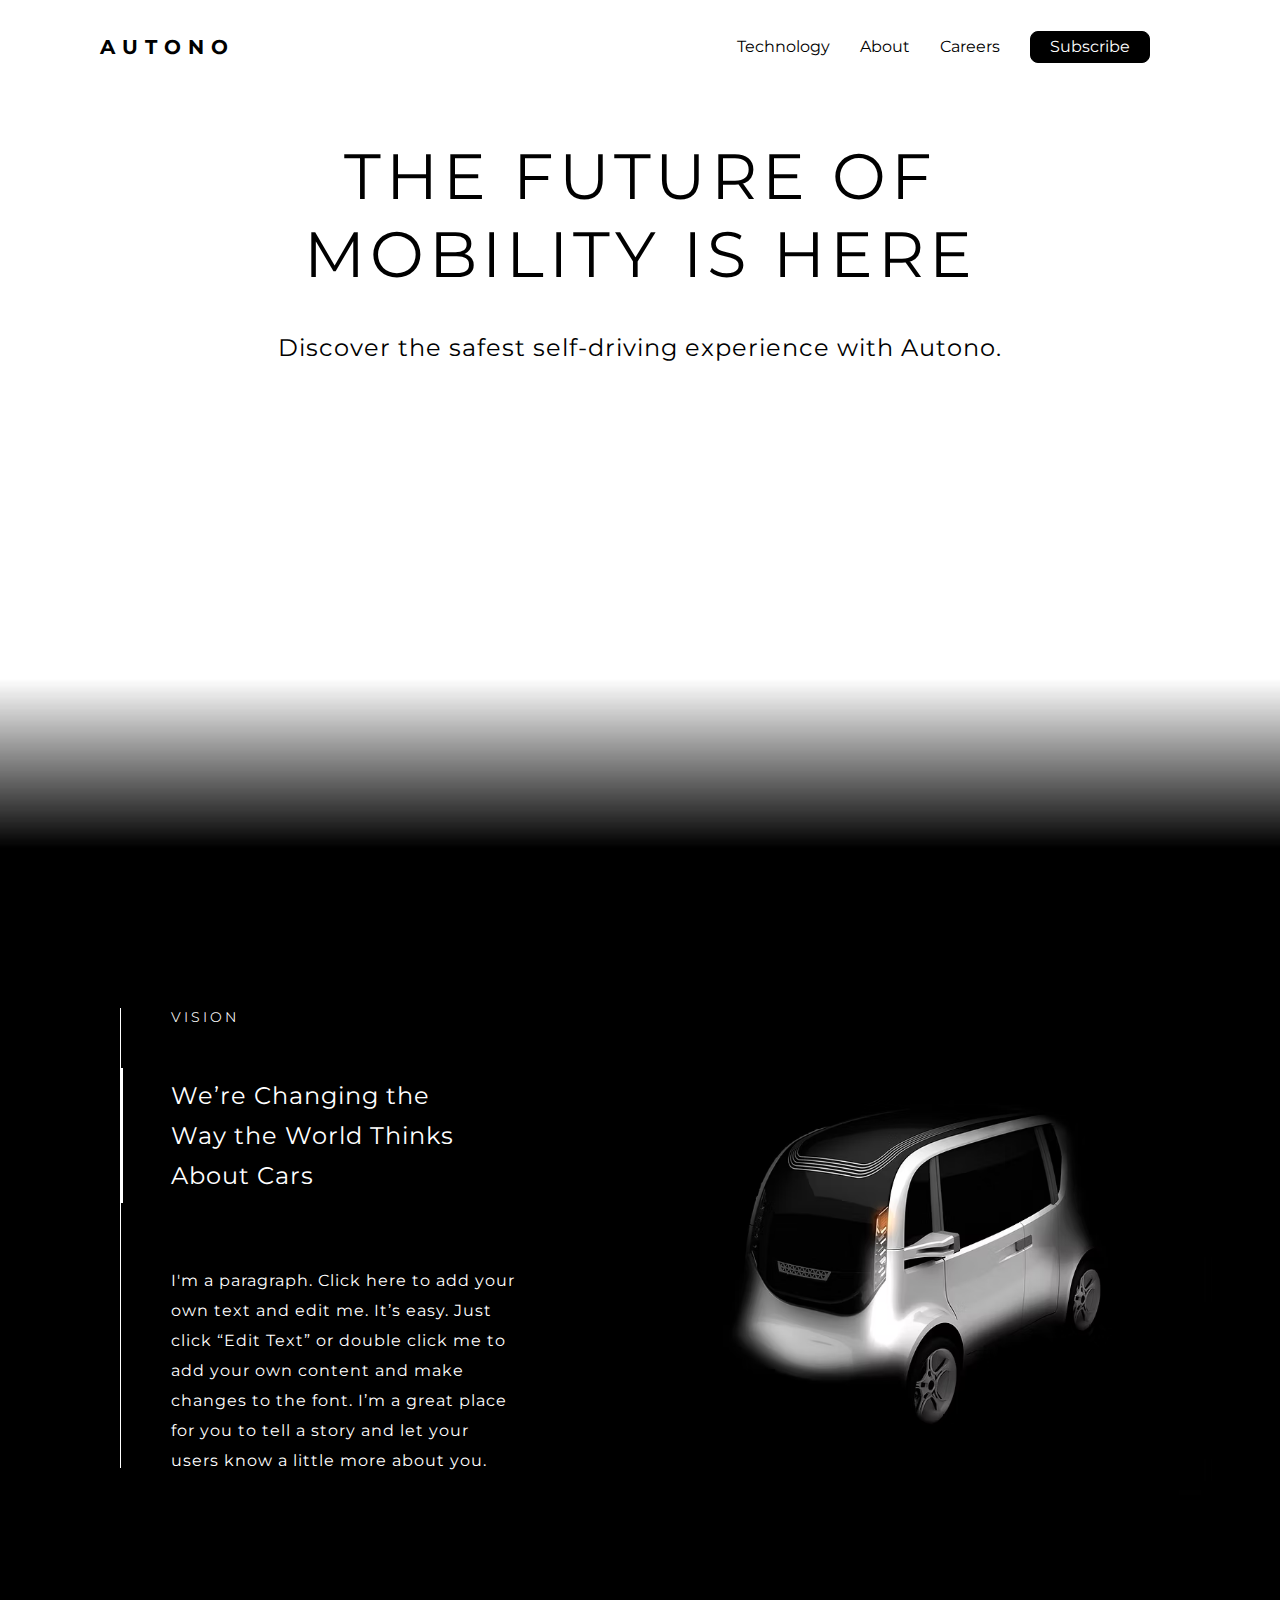
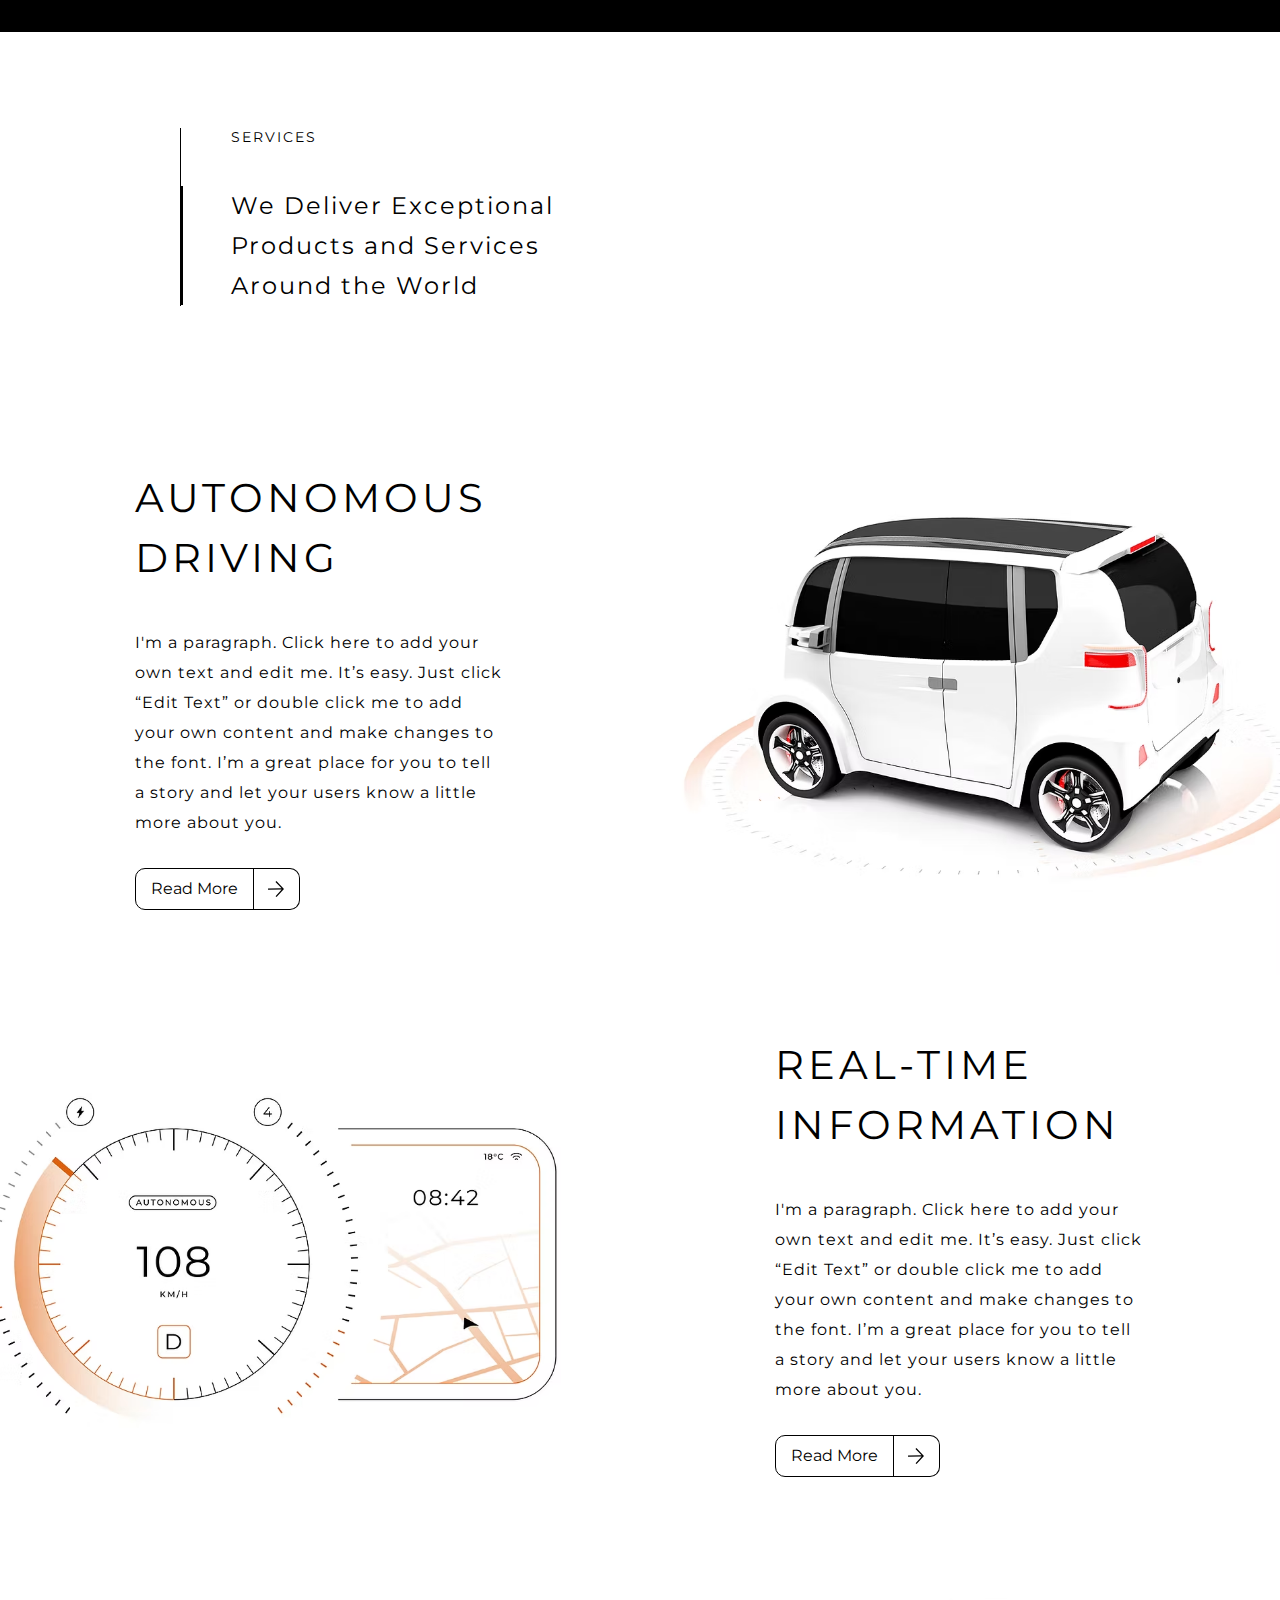
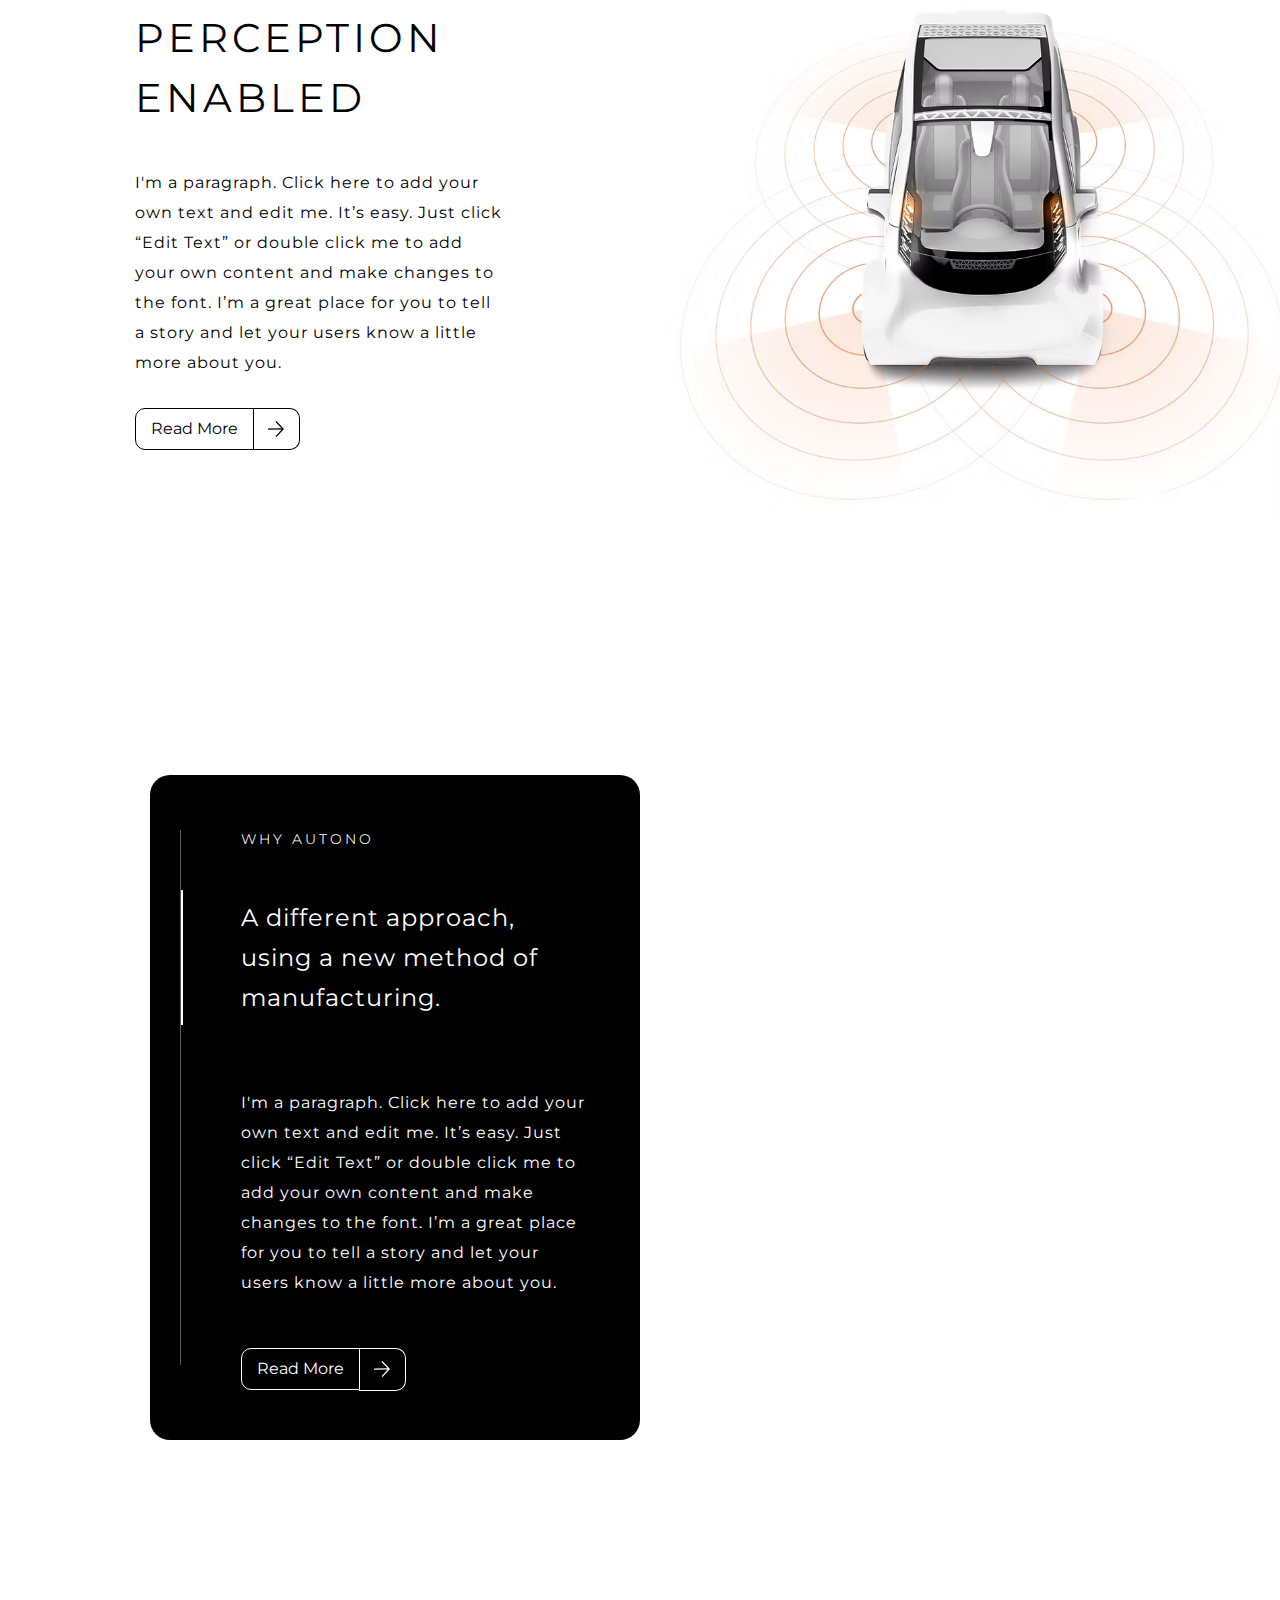
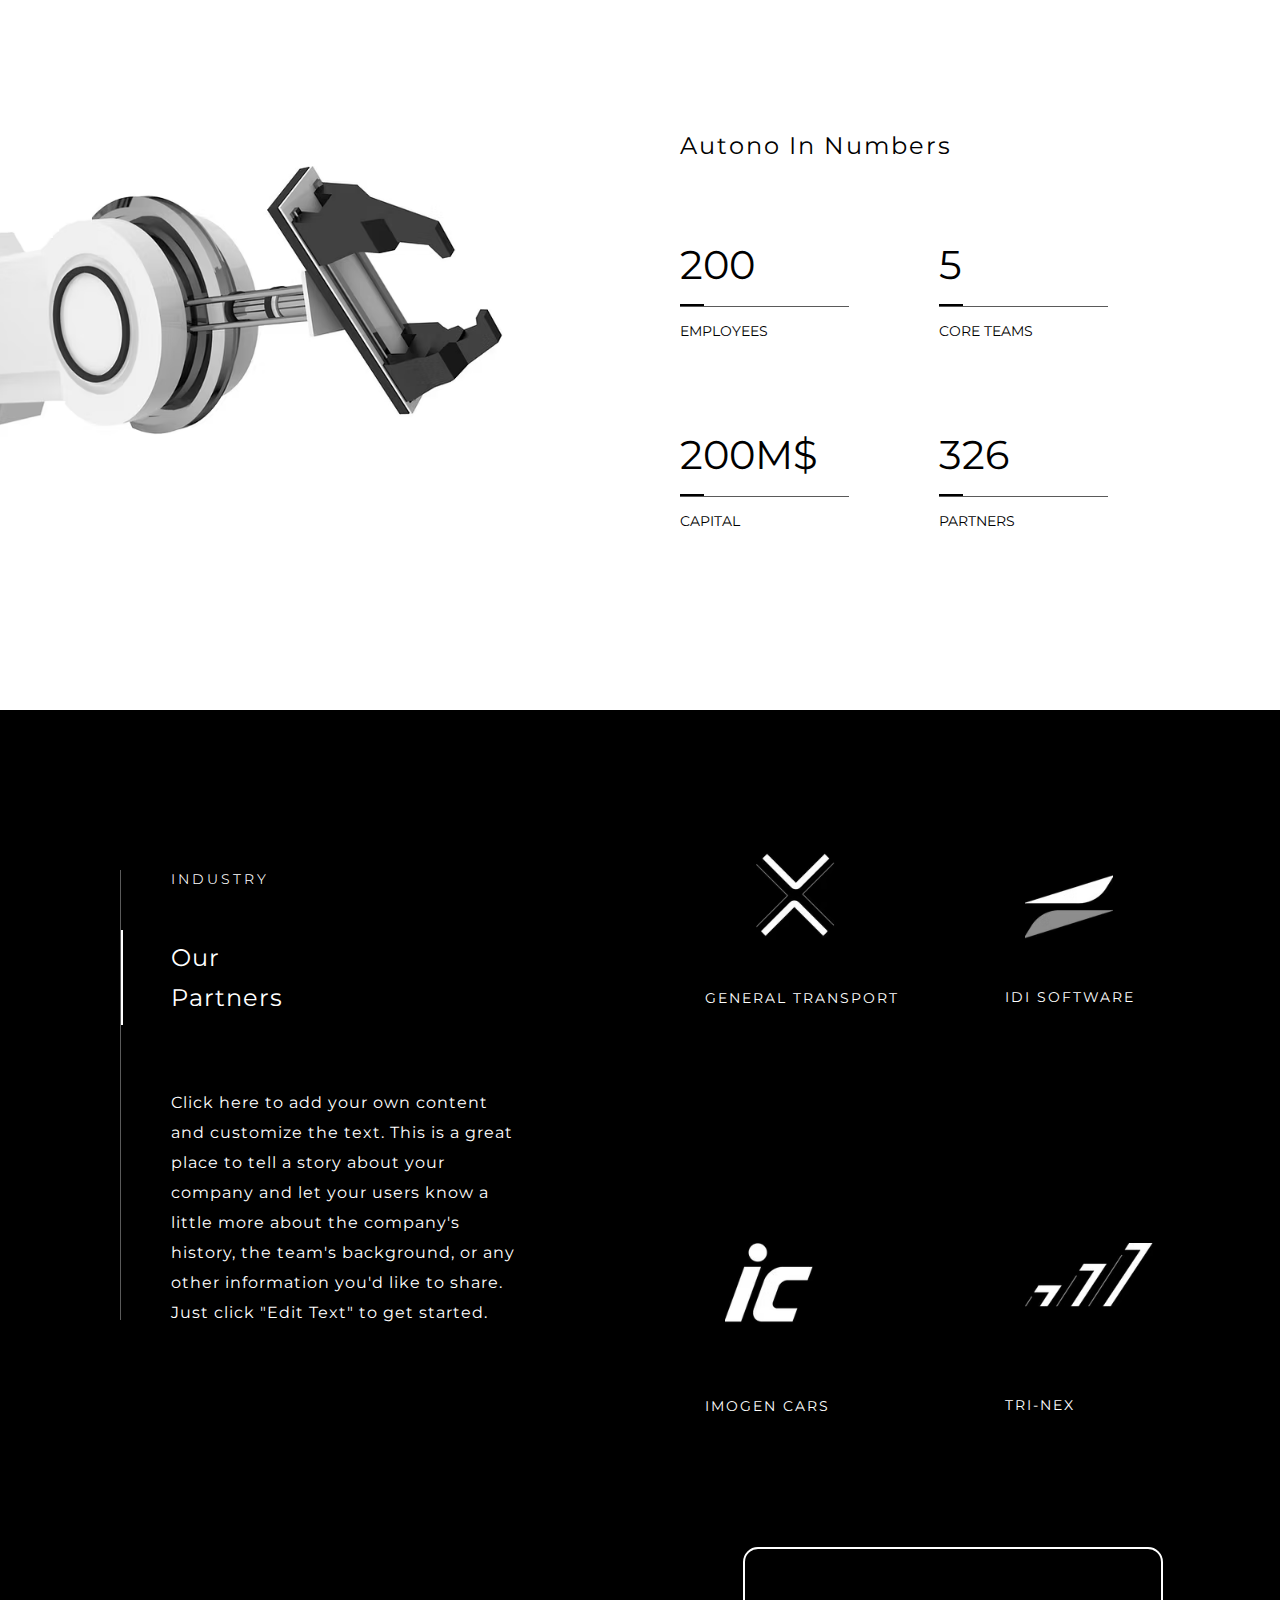
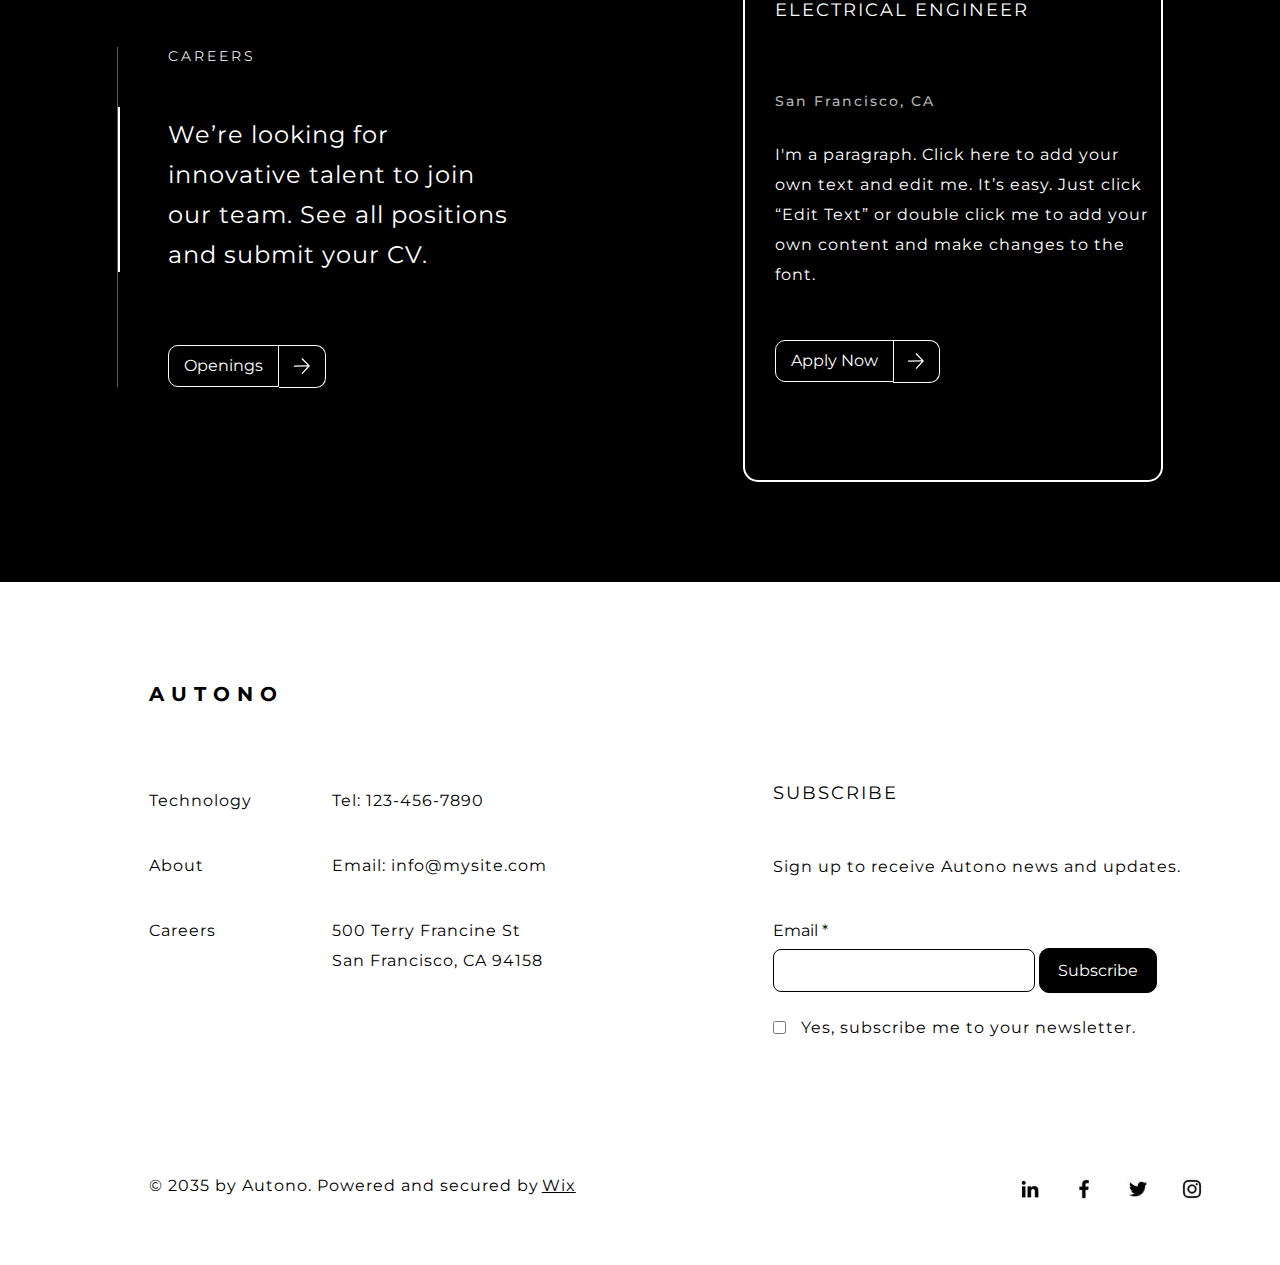
==== index.html @ b17512b9 "MainPages" ====
<!DOCTYPE html>
<html lang="en">
<head>
    <meta charset="UTF-8">
    <meta name="viewport" content="width=device-width, initial-scale=1.0">
    <link rel="icon" href="../indexImages/websiteIcon.png">
    <title>AUTONO</title>
    <link rel="stylesheet" href="https://cdnjs.cloudflare.com/ajax/libs/font-awesome/6.7.2/css/all.min.css" integrity="sha512-Evv84Mr4kqVGRNSgIGL/F/aIDqQb7xQ2vcrdIwxfjThSH8CSR7PBEakCr51Ck+w+/U6swU2Im1vVX0SVk9ABhg==" crossorigin="anonymous" referrerpolicy="no-referrer" />
    <link rel="stylesheet" href="./sameStyles/sameStyles.css">
    <link href="https://fonts.googleapis.com/css2?family=Azeret+Mono:ital,wght@0,100..900;1,100..900&family=Montserrat:ital,wght@0,100..900;1,100..900&family=Oswald:wght@200..700&family=Titan+One&display=swap" rel="stylesheet">
    <link rel="stylesheet" href="./style.css">
</head>
<body>
    <!-- Welcome Section And Navigation -->
    <div class="header-welcome">

         <!-- Navigation -->
        <header>
            <nav class="main-nav">
                    <a href="./index.html"><h1>AUTONO</h1></a>
                <div class="nav-content">
                    <ul>
                        <li> <a href="./Technology/Technology.html">Technology</a> </li>
                        <li> <a href="./About/about.html">About</a> </li>
                        <li> <a href="./Careers/Careers.html">Careers</a> </li>
                    </ul>
    
                    <button>Subscribe</button> 

                    <a href=""><i class="fa-solid fa-bars"></i></a>
                </div>    
            </nav>

            <nav class="responsive_nav">
                <input type="checkbox" class="nav_click" id="nav_click">
                <div class="responsivenav_content">
                    <ul>
                        <li><a href="./Technology/Technology.html">Technology</a></li>
                        <li><a href="./About/about.html">About</a></li>
                        <li><a href="./Careers/Careers.html">Carrers</a></li>
                    </ul>
                </div>
            </nav>
        </header>
        <!-- Navigation -->
        
        <!-- Welcome Section -->
        <div class="welcome-content">
            <video id="carVideo" src="./indexImages/welcomebackground.mp4" loop autoplay muted></video>
            <img class="background-connection" src="./indexImages/blackcoonection.avif" alt="Background-connection">
            <div class="content">
                <h2>THE FUTURE OF <br>
                    MOBILITY IS HERE</h2>
                <p>Discover the safest self-driving experience with Autono.</p>
            </div>
        </div>
         <!-- Welcome Section -->
    </div>
    <!-- Welcome Section And Navigation -->
    
    <!-- Section 1  -->
    <section class="section1">
        <div class="section1Article-area">
            <article class="section1-article">
                <h4>VISION</h4>
                <p>We’re Changing the Way the World Thinks About Cars</p>
                <div class="white-line"></div>
                <span>I'm a paragraph. Click here to add your own text and edit me. It’s easy. Just click “Edit Text” or double click me to add your own content and make changes to the font. I’m a great place for you to tell a story and let your users know a little more about you.</span>
            </article>
        </div>

            <img class="section1-image" src="./indexImages/section1-image.avif" alt="E-car Image">
    </section>
    <!-- Section 1  -->

    <!-- Section 2  -->
    <section class="section2">
        <article class="section2-article">
            <h4>SERVICES</h4>
            <p>We Deliver Exceptional Products and Services Around the World</p>
            <div class="black-line"></div>
        </article>
    </section>
    <!-- Section 2  -->

    <!-- Simmillar sections 3:4:5  -->
    <section class="section3">
        <div class="article-area">
            <article class="section-article">
                <h3>AUTONOMOUS DRIVING</h3>
                <p>I'm a paragraph. Click here to add your own text and edit me. It’s easy. Just click “Edit Text” or double click me to add your own content and make changes to the font. I’m a great place for you to tell a story and let your users know a little more about you.</p>
                <div class="black-button">
                    <a href="../Technology/Technology.html">
                        <button>Read More</button>
                    </a>
                    <div class="black-button-svg"><svg preserveAspectRatio="xMidYMid meet" data-bbox="19.117 18.918 161.766 162.164" viewBox="19.117 18.918 161.766 162.164" height="16px" width="16px" xmlns="http://www.w3.org/2000/svg" data-type="shape" role="presentation" aria-hidden="true">
                        <g>
                            <path d="M104.133 18.918l-9.431 8.947 61.913 65.269-137.498.938.089 13 138.096-.942-61.338 66.11 9.529 8.842 75.39-81.254-76.75-80.91z"></path>
                        </g>
                    </svg></div>
                </div>
            </article>
        </div>

        <img class="similarsec-imgs" src="./indexImages/section3-image.avif" alt="E-car image">

    </section>

    <section class="section4">
        <img class="similarsec-imgs" src="./indexImages/section4-image.avif" alt="Speedometer image">

        <div class="article-area">
            <article class="section-article section-articleR">
                <h3>REAL-TIME INFORMATION</h3>
                <p>I'm a paragraph. Click here to add your own text and edit me. It’s easy. Just click “Edit Text” or double click me to add your own content and make changes to the font. I’m a great place for you to tell a story and let your users know a little more about you.</p>
                <div class="black-button button-fix">
                    <a href="../Technology/Technology.html">
                        <button>Read More</button>
                    </a>
                    <div class="black-button-svg"><svg preserveAspectRatio="xMidYMid meet" data-bbox="19.117 18.918 161.766 162.164" viewBox="19.117 18.918 161.766 162.164" height="16px" width="16px" xmlns="http://www.w3.org/2000/svg" data-type="shape" role="presentation" aria-hidden="true">
                        <g>
                            <path d="M104.133 18.918l-9.431 8.947 61.913 65.269-137.498.938.089 13 138.096-.942-61.338 66.11 9.529 8.842 75.39-81.254-76.75-80.91z"></path>
                        </g>
                    </svg></div>
                </div>
            </article>
        </div>
    </section>

    <section class="section5">
        <div class="article-area">
            <article class="section-article">
                <h3>PERCEPTION ENABLED</h3>
                <p>I'm a paragraph. Click here to add your own text and edit me. It’s easy. Just click “Edit Text” or double click me to add your own content and make changes to the font. I’m a great place for you to tell a story and let your users know a little more about you.</p>
                <div class="black-button button-fix">
                    <a href="../Technology/Technology.html">
                        <button>Read More</button>
                    </a>
                    <div class="black-button-svg"><svg preserveAspectRatio="xMidYMid meet" data-bbox="19.117 18.918 161.766 162.164" viewBox="19.117 18.918 161.766 162.164" height="16px" width="16px" xmlns="http://www.w3.org/2000/svg" data-type="shape" role="presentation" aria-hidden="true">
                        <g>
                            <path d="M104.133 18.918l-9.431 8.947 61.913 65.269-137.498.938.089 13 138.096-.942-61.338 66.11 9.529 8.842 75.39-81.254-76.75-80.91z"></path>
                        </g>
                    </svg></div>
                </div>
            </article>
        </div>
        <img class="similarsec-imgs" src="./indexImages/section5-image.avif" alt="E-car image">
    </section>
    <!-- Simmillar sections 3:4:5  -->

    <!-- Section 6 With Background  -->
    <section class="section6">
            <div class="black-figure">
                <article class="blacksection-article">
                    <h4>WHY AUTONO</h4>
                    <p>A different approach, using a new method of manufacturing.</p>
                    <div class="white-line"></div>
                    <span>I'm a paragraph. Click here to add your own text and edit me. It’s easy. Just click “Edit Text” or double click me to add your own content and make changes to the font. I’m a great place for you to tell a story and let your users know a little more about you.</span>
                    <div class="white-button">
                        <a href="../About/about.html">
                            <button class="">Read More</button>
                        </a>
                        <div class="white-button-svg"><svg preserveAspectRatio="xMidYMid meet" data-bbox="19.117 18.918 161.766 162.164" viewBox="19.117 18.918 161.766 162.164" height="16px" width="16px" xmlns="http://www.w3.org/2000/svg" data-type="shape" role="presentation" aria-hidden="true">
                            <g>
                                <path d="M104.133 18.918l-9.431 8.947 61.913 65.269-137.498.938.089 13 138.096-.942-61.338 66.11 9.529 8.842 75.39-81.254-76.75-80.91z"></path>
                            </g>
                        </svg></div>
                    </div>
                </article>
            </div>
    </section>
    <!-- Section 6 With Background -->

    <!-- Section 7 -->
    <section class="section7">
        <img src="./indexImages/section7-image.avif" alt="Robot Hand image">
 
        <article>
         <h4 class="statistics-title">Autono In Numbers</h4>
         <div class="statistics">
             <div class="stat-input">
                 <span>200</span>
                 <div class="black-thickline"></div>
                 <div class="black-rule"></div>
                 <p>EMPLOYEES</p>
             </div>
             <div class="stat-input">
                 <span>5</span>
                 <div class="black-thickline"></div>
                 <div class="black-rule"></div>
                 <p>CORE TEAMS</p>
             </div>
             <div class="stat-input">
                 <span>200M$</span>
                 <div class="black-thickline"></div>
                 <div class="black-rule"></div>
                 <p>CAPITAL</p>
             </div>
             <div class="stat-input">
                 <span>326</span>
                 <div class="black-thickline"></div>
                 <div class="black-rule"></div>
                 <p>PARTNERS</p>
             </div>
         </div>
        </article>
     </section>
     <!-- Section 7  End-->

     <!-- Section 8 -->
     <section class="section8">
        <div class="black-box">
            <div class="blackbox-left">   
                <article class="section8-article">
                        <h4>INDUSTRY</h4>
                        <p>Our Partners</p>
                        <div class= "white-line2" id="lineposition"></div>
                        <span>Click here to add your own content and customize the text. This is a great place to tell a story about your company and let your users know a little more about the company's history, the team's background, or any other information you'd like to share. Just click "Edit Text" to get started.</span>
                </article>
            </div>

            <div class="blackbox-right">
                <div class="positionlogos">
                    <div class="blackbox-right-content" id="logo1">
                        <img src="./indexImages/logo1.avif" alt="Logo" width="140px" height="140px">
                        <p>GENERAL TRANSPORT</p>
                    </div>
                    <div class="blackbox-right-content">
                        <img src="./indexImages/logo2.avif" alt="Logo" width="88px" height="64px">
                        <p id="logo2p">IDI SOFTWARE</p>
                    </div>
                    <div class="blackbox-right-content">
                        <img src="./indexImages/logo3.avif" alt="Logo" width="88px" height="80px" id="logo3">
                        <p>IMOGEN CARS</p>
                    </div>
                    <div class="blackbox-right-content">
                        <img src="./indexImages/logo4.avif" alt="Logo" width="128px" height="64px" id="logo4">
                        <p id="logo4p">TRI-NEX</p>
                    </div>
                </div>
            </div>
        </div>
    </section>
    <!-- Section 8  -->

    <!-- Section 9  -->
    <section class="section9">
        <article class="section9-article">
            <h4>CAREERS</h4>
            <p>We’re looking for innovative talent to join our team. See all positions and submit your CV.</p>
            <div class="white-line3"></div>
            <div class="white-button">
                <a href="../Careers/Careers.html">
                    <button class="">Openings</button>
                </a>
                <div class="white-button-svg" id="section9-button"><svg preserveAspectRatio="xMidYMid meet" data-bbox="19.117 18.918 161.766 162.164" viewBox="19.117 18.918 161.766 162.164" height="16px" width="16px" xmlns="http://www.w3.org/2000/svg" data-type="shape" role="presentation" aria-hidden="true">
                    <g>
                        <path d="M104.133 18.918l-9.431 8.947 61.913 65.269-137.498.938.089 13 138.096-.942-61.338 66.11 9.529 8.842 75.39-81.254-76.75-80.91z"></path>
                    </g>
                </svg>
            </div>
        </article>
        
        <div class="section9-right">
            <article>
                <div class="article-border">
                    <h4>ELECTRICAL ENGINEER</h4>
                    <span>San Francisco, CA</span>
                    <p>I'm a paragraph. Click here to add your own text and edit me. It’s easy. Just click “Edit Text” or double click me to add your own content and make changes to the font.</p>

                    <div id="sec9right-button" class="white-button section8-whbtn">
                        <a href="../INpages/EEnginer.html">
                            <button class="">Apply Now</button>
                        </a>
                        <div class="white-button-svg"><svg preserveAspectRatio="xMidYMid meet" data-bbox="19.117 18.918 161.766 162.164" viewBox="19.117 18.918 161.766 162.164" height="16px" width="16px" xmlns="http://www.w3.org/2000/svg" data-type="shape" role="presentation" aria-hidden="true">
                            <g>
                                <path d="M104.133 18.918l-9.431 8.947 61.913 65.269-137.498.938.089 13 138.096-.942-61.338 66.11 9.529 8.842 75.39-81.254-76.75-80.91z"></path>
                            </g>
                        </svg>
                        </div>
                    </div>
            </article>
        </div>
    </section>
    <!-- Section 9 End -->

    <!-- Footer -->
    <footer>
        <div class="footer-left">
            <a href=""><h3>AUTONO</h3></a>
            </a>
            <div class="footer-content">
                <div class="footer-links">
                    <a href="../Technology/Technology.html">
                        <p>Technology</p>
                    </a>
                    <a href="../About/about.html">
                        <p>About</p>
                    </a>
                    <a href="../Careers/Careers.html">
                        <p>Careers</p>
                    </a>
                </div>
                <div class="footer-contact">
                    <span>Tel: 123-456-7890</span>
                    <span>Email: info@mysite.com</span>
                    <span>500 Terry Francine St San Francisco, CA 94158</span>
                </div>
            </div>
            <p class="copy-rights"> © 2035 by Autono. Powered and secured by<a target="_blank" href="https://www.wix.com/?utm_campaign=vir_created_with">Wix</a></p>
        </div>


        <div class="footer-right">
            <span>SUBSCRIBE</span>
            <p>Sign up to receive Autono news and updates.</p>
            <form action="Subscribe">
                <label class="label-email" for="Email">Email *</label>
                <br>
                <input type="email" name="Email" id="Email" required>
                <button type="submit">Subscribe</button>
                <br>
                <div class="check-box">
                    <input type="checkbox" name="Yes" id="YesChekbox" required>
                    <p><label for="YesChekbox" class="chekbox-label"> Yes, subscribe me to your newsletter.</label></p>
                </div>
                <div class="social">
                    <a href="https://www.linkedin.com/company/wix-com" target="_blank">
                        <img width="24px" height="24px" src="./indexImages/svg1.png" alt="LinkedIn">
                    </a>
                    <a href="https://www.facebook.com/wix" target="_blank">
                        <img width="24px" height="24px" src="./indexImages/svg2.avif" alt="Facebook">
                    </a>
                    <a href="https://twitter.com/x/migrate?tok=7b2265223a222f776978222c2274223a313733343132313236337d1f54d8211579226ee2d7d5758e8d041d" target="_blank">
                        <img width="24px" height="24px" src="./indexImages/svg3.avif" alt="X">
                    </a>
                    <a href="https://www.instagram.com/wix/" target="_blank">
                        <img width="24px" height="24px" src="./indexImages/svg4.avif" alt="Instagram">
                    </a>
                </div>
            </form>
        </div>
    </footer>
</body>
</html>
---- sameStyles/sameStyles.css ----
* {
    margin: 0;
    padding: 0;
    box-sizing: border-box;
}
/* Navigation Styles */
.main-nav {
    height: 93px;
    width: 100%;
    display: flex;
    justify-content: space-between;
    align-items: center;
    position: relative;
    z-index: 3;
    padding-inline: 100px;
}
.main-nav a {
    text-decoration: none;
    color: #000000;
}
.main-nav h1{
    font-size: 20px;
    letter-spacing: 0.35em;
}
.nav-content {
    display: flex;
    justify-content: center;
    align-items: center;
    gap: 30px;
}

.main-nav ul {
    display: flex;
    list-style: none;
    gap: 30px;
}
.main-nav a:hover {
    color: rgba(196, 83, 8, 1);
}
.main-nav button{
    color: #FFFFFF;
    font-size: 16px;
    width: 120px;
    height: 32px;
    border: 1px solid #000000;
    background-color: #000000;
    border-radius: 8px;
    transition: 0.3s;
    cursor: pointer;
    font-family: "Montserrat", sans-serif;
}
.main-nav button:hover {
    transition: 0.3s;
    animation: ease-in;
    background-color: #FFFFFF;
    color: #000000;
}
.main-nav i {
    font-size: 25px;
    display: none;
    z-index: 5;
}
/* Navigation Style End  */

/* Responsive Navigation  */
.responsive_nav {
    position: relative;
    z-index: 3;
}
.nav_click {
    position: absolute;
    right: 27px;
    top: -46px;
    width: 25px;
    height: 25px;
    cursor: pointer;
    opacity: 0;
    display: none;
}
.responsivenav_content {
    display: flex;
    flex-direction: column;
    align-items: center;
    height: 110vh;
    display: none;
}
.responsivenav_content ul {
    display: flex;
    flex-direction: column;
    gap: 50px;
    margin-top: 100px;
    list-style: none;
    text-align: center;
}
.responsive_nav ul a {
    text-decoration: none;
    font-size: 20px;
    color: #000000;
    letter-spacing: 1px;
}
.nav_click:checked ~ .responsivenav_content {
    display: block !important;
}

/* Black Button Style */
.black-button {
    display: flex;
    position: relative;
 }
 .black-button a {
    text-decoration: none;
    width: 120px;
    height: 40px;
}
.black-button button {
    all: unset;
    color: #000000;
    border: 1px solid #000000;
    padding: 10px;
    padding-bottom: 11px;
    padding-left: 15px;
    padding-right: 15px;
    border-radius: 10px;
    border-top-right-radius: 0px;
    border-bottom-right-radius: 0px;
    transition: 0.5s;
}
.black-button button:hover {
    transition: 0.5s;
    background-color: #000000;
    color: #FFFFFF;
}
.black-button-svg {
    position: relative;
    top: 0px;
    right: 2px;
    border: solid 1px black;
    padding: 10px;
    padding-right: 20px;
    border-radius: 10px;
    border-left: none;
    border-bottom-left-radius: 0;
    border-top-left-radius: 0;
}
.black-button-svg svg {
    position: relative;
    top: 2px;
    left: 5px;
}
/* Black Button Style */

/* White Button Style  */
.white-button {
    display: flex;
    position: relative;
    padding-top: 50px;
 }
 .white-button a {
    text-decoration: none;
    width: 120px;
    height: 40px;
}
.white-button button {
    all: unset;
    color: #FFFFFF;
    border: 1px solid #FFFFFF;
    padding: 10px;
    padding-bottom: 11px;
    padding-left: 15px;
    padding-right: 15px;
    border-radius: 10px;
    border-top-right-radius: 0px;
    border-bottom-right-radius: 0px;
    transition: 0.5s;
}
.white-button button:hover {
    transition: 0.5s;
    background-color: #FFFFFF;
    color: #000000;
}
.white-button-svg {
    position: relative;
    top: 0px;
    right: 2px;
    border: solid 1px #FFFFFF;
    padding: 10px 20px 10.5px 10px;
    padding-right: 20px;
    border-radius: 10px;
    border-left: none;
    border-bottom-left-radius: 0;
    border-top-left-radius: 0;
}
.white-button-svg svg {
    position: relative;
    top: 2px;
    left: 5px;
    fill: #FFFFFF;
}
/* White Button Style  */

/* Navigation Style Start */
/* Footer Left */
footer {
    position: relative;
    display: flex;
    justify-content: space-around;
    padding-left: 50px;
}
.footer-left{
    margin-top: 100px;
}
footer a {
    text-decoration: none;
    color: #000000;
}
footer h3 {
    padding-bottom: 80px;
    font-size: 20px;
    letter-spacing: 7px;
}
.footer-content {
    display: flex;
    gap: 80px;
}
.footer-links, .footer-contact {
    display: flex;
    flex-direction: column;
    gap: 35px;
    line-height: 30px;
    letter-spacing: 1px;
}
.footer-contact {
    letter-spacing: 1px;
}
.footer-contact span {
    width: 215px;
}
.copy-rights {
    letter-spacing: 1px;
    margin-top: 200px;
}
.copy-rights a{ 
    text-decoration: underline;
    padding-left: 3px;
}
/* Footer right */
.footer-right {
    margin-top: 200px;
    display: flex;
    flex-direction: column;
    gap: 53px;
    position: relative;
}
.footer-right span{
    font-size: 18px;
    letter-spacing: 2px;
}
.footer-right p {
    font-size: 16px;
    letter-spacing: 1px;
}
.footer-right .label-email {
    font-size: 16px;
    position: relative;
}
.label-email {
    bottom: 8px;
}
#Email {
    all: unset;
    border: 1px solid #000000;
    border-radius: 8px;
    padding: 11px 12px;
    width: 236px;
}
#Email:hover {
    transition: 0.3s;
    background-color: #E8E6E6;
}
#Email:focus {
    background-color: #E8E6E6;
}
.footer-right button {
    all: unset;
    width: 110px;
    padding: 12px 3px;
    background-color: #000000;
    border: 1px solid #000000;
    color: #FFFFFF;
    border-radius: 10px;
    text-align: center;
    cursor: pointer;
    font-family: "Montserrat", sans-serif;
}
.footer-right button:hover {
    transition: 0.3s;
    background-color: #FFFFFF;
    color: #000000;
}
.check-box {
    margin-top: 25px;
    display: flex;
}
.chekbox-label {
    padding-left: 15px;
}
.social {
    display: flex;
    gap: 30px;
    margin-top: 140px;
    position: absolute;
    left: 245px;
    padding-bottom: 60px;
}
/* Footer Style End */

/* All Page */
html {
    scroll-behavior: smooth;
}
body {
    font-family: "Montserrat", sans-serif;
}
.current-page {
    color: #707070 !important;
}
/* All Page End */

/* Responsive Nav Bar */
@media screen and (max-width:1023px) {
    .main-nav {
        background-color: #FFFFFF;
        height: 70px;
        padding-inline: 30px;
    }
    .nav_click {
        display: unset;
    }
    .main-nav h1 {
        font-size: 15px;
    }
    .main-nav ul {
        display: none;
    }
    .main-nav button {
        height: 30px;
    }
    .main-nav i {
        display:  unset !important;
    }
    /* Responsive Footer  */
    footer {
        flex-direction: column;
        align-items: center;
    }
    .footer-right {
        margin-top: 45px;
    }
    .social {
       left: unset;
    }
    .copy-rights {
        position: absolute;
        top: 510px;
    }
}
/* Responsive Nav Bar */

/* Mobile Footer */
@media (max-width: 767px) {
    .footer-content {
        gap: 40px;
    }
    .footer-right {
        gap: 20px;
        margin-right: 50px;
    }
    .footer-right p {
        width: 245px;
        font-size: 14px;
    }
    .footer-right button {
        padding-inline: 13px;
        width: 100%;
        margin-top: 20px;
    }
    #Email {
        width: 100%;
    }
    .social {
        left: 10px;
        margin-top: 100px;
        padding-bottom: 120px;
    }
    .copy-rights {
        top: 680px;
        width: 300px;
        font-size: 14px;
    }
    .check-box p {
        font-size: 17px;
        margin-left: 10px;
        font-weight: 350;
        width: 300px;
        
    }
    .check-box input {
        width: 17px;
    }
    .chekbox-label {
        padding: 0;
    }
}
---- style.css ----
/* Welcome section Style */
.header-welcome {
    position: relative;
}
.welcome-content {
    position: relative;
    bottom: 94px;
    width: 100%;
    height: 850px;
}
.welcome-content video {
    width: 100%;
    height: 100%;
    position: absolute;
    z-index: 1;
    object-fit: cover;
    object-position: center;
}
.background-connection {
    position: absolute;
    width: 100%;
    height: 265px;
    z-index: 3;
    bottom: -94px;
}
.welcome-content .content {
    z-index: 2;
    height: 100%;
    width: 100%;
    display: flex;
    flex-direction: column;
    justify-content: center;
    align-items: center;
    position: relative;
    text-align: center;
    padding-bottom: 350px;
    gap: 40px;
}
.content h2 {
    font-size: 64px;
    font-weight: 400;
    letter-spacing: 5px;
}
.content p {
    font-size: 24px;
    letter-spacing: 1px;
}
/* Welcome Section Style End */

/* Section1 Style */
.section1 {
    display: flex;
    justify-content: space-between;
    background-color: #000000;
    width: 100%;
    overflow: hidden;
    padding-bottom: 100px;
}
.section1-image {
    width: 50%;
    height: auto;
    object-fit: cover;
    object-position: 0% 50%;
}
.section1Article-area {
    display: flex;
    align-items: center;
    justify-content: center;
    width: 750px;
}
.section1-article {
    position: relative;
    height: 460px;
    padding-left: 50px;
    border-left: 1px solid #FFFFFF;
}
.section1-article h4 {
    font-size: 14px;
    font-weight: 350;
    padding-bottom: 50px;
    letter-spacing: 3px;
    color: #FFFFFF;
}
.section1-article p {
    font-size: 24px;
    letter-spacing: 1px;
    font-weight: 400;
    width: 301px;
    line-height: 40px;
    padding-bottom: 70px;
    color: #FFFFFF;
}
.section1-article span {
    font-size: 16px;
    display: inline-block;
    width: 350px;
    letter-spacing: 1px;
    line-height: 30px;
    color: #FFFFFF;
}
.white-line {
    width: 2px;
    height: 135px;
    background-color: #FFFFFF;
    position: absolute;
    top: 60px;
    left: 0;
}
/* Section 1 Style End */

/* Section 2 Style */
.section2 {
    position: relative;
    height: 370px;
    color: #000000;
    display: flex;
    align-items: center;
}
.section2 article {
    position: relative;
    padding-left: 50px;
    border-left: 1px solid #000000;
    margin-left: 180px;
}
.section2-article h4 {
    font-size: 14px;
    font-weight: 400;
    padding-bottom: 40px;
    letter-spacing: 2px;
}
.section2-article p {
    font-size: 24px;
    font-weight: 400;
    letter-spacing: 2px;
    width: 325px;
    line-height: 40px;
}
.black-line {
    width: 2px;
    height: 119px;
    background-color: #000000;
    position: absolute;
    left: 0;
    top: 58px;
}
/* Section 2 Style End */

/* Section 3 4 5 Style  */
.section3, .section4, .section5 {
    display: flex;
    justify-content: space-between;
    align-items: center;
    width: 100%;
    overflow: hidden;
}
.similarsec-imgs {
    width: 50%;
    height: auto;
    object-fit: cover;
    object-position: 0% 50%;
}
.article-area {
    display: flex;
    width: 800px;
    justify-content: center;
}
.section-article h3 {
    font-size: 40px;
    font-weight: 400;
    letter-spacing: 4px;
    width: 341px;
    padding-bottom: 40px;
    line-height: 60px;
}
.section-article p {
    font-size: 16px;
    letter-spacing: 1px;
    width: 370px;
    padding-bottom: 30px;
    line-height: 30px;
}
.button-fix {
    padding-bottom: 10.5px;
}
/* Section 3 4 5 Style  */

/* Section 6 Style */
.section6 {
    background-image: url(./indexImages/section6-bg.avif);
    background-attachment: fixed;
    margin-top: 150px;
    width: 100%;
    height: 880px;
}
.black-figure {
    width: 490px;
    height: 665px;
    background-color: #000000;
    border-radius: 20px;
    position: relative;
    margin-left: 150px;
    top: 105px;
}
.blacksection-article {
    position: relative;
    margin-left: 30px;
    top: 55px;
    padding-left: 60px;
    border-left: 1px solid #5A5A5A;
    height: 535px;
}
.blacksection-article h4 {
    font-size: 14px;
    font-weight: 350;
    padding-bottom: 50px;
    letter-spacing: 3px;
    color: #FFFFFF;
}
.blacksection-article p {
    font-size: 24px;
    letter-spacing: 1px;
    font-weight: 400;
    width: 301px;
    line-height: 40px;
    padding-bottom: 70px;
    color: #FFFFFF;
}
.blacksection-article span {
    font-size: 16px;
    display: inline-block;
    width: 350px;
    letter-spacing: 1px;
    line-height: 30px;
    color: #FFFFFF;
}
.white-line2 {
    width: 2px;
    height: 95px;
    background-color: #FFFFFF;
    position: absolute;
    top: 60px;
    left: 0;
}
/* Section 6 Style End */

/* Section 7 Style */
.section7 {
    display: flex;
    width: 100%;
    justify-content: space-between;
    overflow: hidden;
}
.section7 img {
    width: 50%;
    height: auto;
    object-fit: cover;
    object-position: 100% 50%;
}
.section7 article {
    width: 600px;
    height: 760px;
    display: flex;
    flex-direction: column;
    justify-content: center;
}
.statistics {
    display: flex;
    flex-wrap: wrap;
    position: relative;
    width: 428px;
    gap: 90px;
    margin-top: 80px;
}
.statistics span {
    font-size: 40px;
}
.statistics p {
    font-size: 14px;
}
.black-rule {
    height: 1px;
    width: 169px;
    background-color: #5A5A5A;
    margin-bottom: 15px;
}
.black-thickline {
    width: 24px;
    height: 2px;
    background-color: #000000;
    margin-top: 15px;
}
.stat-input {
    width: 169px;
}
.statistics-title {
    font-size: 24px;
    font-weight: 400;
    letter-spacing: 2px;
}

/* Section 7 Style End */

/* Section 8 Style Start */

/* Left Style */
.black-box, .black-box2 {
    display: flex;
    margin-bottom: 1px;
    justify-content: space-around;
    width: 100%;
}
.section8 {
    background-color: #000000;
    display: flex;
    justify-content: space-around;
}

.blackbox-left article{
    margin-top: 160px;
    height: 450px;
    padding-left: 50px;
    border-left: 1px solid #5A5A5A;
}
.blackbox-left, .blackbox-right {
    width: 100%;
    height: 736px;
    background-color: #000000;
    display: flex;
    justify-content: center;
}
.section8-article {
    position: relative;
}
.section8-article h4 {
    font-size: 14px;
    font-weight: 350;
    padding-bottom: 50px;
    letter-spacing: 3px;
    color: #FFFFFF;
}
.section8-article p{
    width: 165px;
    font-size: 24px;
    letter-spacing: 1px;
    font-weight: 400;
    line-height: 40px;
    padding-bottom: 70px;
    color: #FFFFFF;
}
.section8-article span {
    font-size: 16px;
    display: inline-block;
    width: 350px;
    letter-spacing: 1px;
    line-height: 30px;
    color: #FFFFFF;
}
/* Right Style */
.blackbox-right-content {
    width: 200px;
    height: 200px;
    color: #FFFFFF;
    font-size: 14px;
    letter-spacing: 2px;
}
.blackbox-right-content p {
    padding-top: 20px;
    position: relative;
    right: 20px;
}
.positionlogos {
    display: flex;
    flex-wrap: wrap;
    gap: 100px;
    position: relative;
    top: 165px;
    width: 500px;
    margin-left: 30px;
}
#logo1, #logo3, #logo4 {
    position: relative;
    bottom: 50px;
}
#logo4p {
    position: relative;
    top: 15px;
}
#logo2p {
    position: relative;
    top: 25px;
}

/* Section 8 Style End */

/* Section 9 Style */
/* Left Style */
.section9 {
    width: 100%;
    display: flex;
    justify-content: space-around;
    background-color: #000000;
}
.section9-article {
    position: relative;
    margin-top: 200px;
    border-left: 1px solid #5A5A5A;
    padding-left: 50px;
    height: 340px;
}
.section9-article h4 {
    font-size: 14px;
    font-weight: 350;
    padding-bottom: 50px;
    letter-spacing: 3px;
    color: #FFFFFF;
}
.section9-article p {
    font-size: 24px;
    letter-spacing: 1px;
    font-weight: 400;
    width: 341px;
    line-height: 40px;
    padding-bottom: 20px;
    color: #FFFFFF;
}
.white-line3 {
    width: 2px;
    height: 165px;
    background-color: #FFFFFF;
    position: absolute;
    top: 60px;
    left: 0;
}
#section9-button {
    right: 9px;
}
/* Right Style */
.section9-right {
    margin-top: 100px;
    padding-bottom: 100px;
}
.article-border {
    width: 420px;
    height: 535px;
    border: 2px solid #FFFFFF;
    border-radius: 15px;
} 
.article-border h4, 
.article-border p {
    color: white;
}
.article-border h4 {
    font-size: 18px;
    letter-spacing: 2px;
    padding-left: 30px;
    padding-top: 50px;
    padding-bottom: 70px;
    font-weight: 400;
}
.article-border span {
    color: #B4B4B4;
    font-size: 14px;
    padding-left: 30px;
    letter-spacing: 2px;
    font-weight: 500;
}
.article-border p {
    font-size: 16px;
    padding-left: 30px;
    width: 407px;
    padding-top: 30px;
    letter-spacing: 1px;
    line-height: 30px;
    font-weight: 400;
}
.article-border .blackwhite-button {
    padding-left: 30px;
    position: relative;
    top: 70px;
}
#sec9right-button {
    margin-left: 30px;
}
/* Section 8 Style End */

/* Tablet Media */
@media screen and (max-width:1023px) {
    /* Welcome Content */
    .welcome-content video {
        max-width: 1023px;
    }
    .welcome-content .content {
        padding-bottom: 200px;
    }
    .welcome-content h2 {
        font-size: 50px;
        font-weight: 350;
        line-height: 75px;
    }
    .welcome-content p {
        font-size: 16px;
        margin-bottom: 100px;
    }

    /* Section 1  */ 
    .section1 {
        flex-direction: column;
        align-items: center;
        padding-bottom: unset;
    }
        .section1-article {
        align-self: center;
        left: 0;
    }
    .section1-image {
        width: 80%;
    }
    /* Section 2  */
    .section2 {
        justify-content: center;
        padding: unset;
    }
    .section2 article {
        margin-left: 0;
    }
    /* Simmilar Sections  */
    .section3, .section4, .section5 {
        flex-direction: column;
    }
    .section-article {
        margin-left: 0; 
        padding: unset; 
        padding-top: 100px;
        align-self: center;
        padding-left: 90px;
    }
    .section4 {
        flex-direction: column-reverse;
    }
    .similarsec-imgs {
        width: 80%;
        height: auto;
    }
    /* <!-- Section 6 With Background  --> */
    .section6 {
        background-position: center;
        display: flex;
        justify-content: center;
    }
    .black-figure {
        margin-left: 0;
    }
    /* Section 7  */
    .section7 {
        flex-direction: column-reverse;
        align-items: center;
    }
    .statistics-title, .statistics {
        left: unset;
    }
    .section7 img {
        width: 100%;
    }
    .section7 article {
        margin-right: unset;
        align-items: center;
        height: unset;
        margin-top: 100px;
    }
    /* Section 8  */
    .black-box {
        flex-direction: column;
        align-items: center;
    }
    .blackbox-left {
        height: 570px;
    }
    .blackbox-right {
        display: flex;
        justify-content: center;
    }
    .positionlogos {
        left: unset;
        margin-left: 70px;
    }
    /* Section 9  */
    .section9 {
        flex-direction: column;
        align-items: center;
    }
}
/* Welcome Content */


/* Tablet Media */

/* Mobile Media */
@media (max-width: 767px){
    .welcome-content h2 {
        font-size: 35px;
        font-weight: 350;
        margin-top: 15px;
        line-height: 50px;
        width: 280px;
        align-self: center;
    }
    .section1-image {
        width: 100%;
       object-position: unset;
    }
    .welcome-content p {
        font-size: 18px;
        width: 350px;
        line-height: 30px;
        align-self: center;
        margin-top: 10px;
        letter-spacing: 2px;
    }
    .section-article {
        padding-left: 60px;
    }
    .section-article h3 {
        font-size:30px;
        font-weight: 350;
    }
    .section-article p {
        width: 288px;
        font-size: 14px;
    }
    .black-figure {
        width: 410px;
        height: 690px;
    }
    .positionlogos {
        gap: 10px;
    }
    .blacksection-article {
        padding-left: 20px;
    }
    .blacksection-article span {
        width: 272px;
    }
    .blacksection-article .white-button {
        padding-top: 31px;
    }
    .statistics-title {
        left: 20px;
    }
    .statistics {
    top: 195px;
    left: 20px;
    width: 395px;
    gap: 50px;
    }
    .stat-input span {
        font-size: 25px;
    }
    .section7 img {
        margin-top: 50px;
        max-width: 100%;
        height: auto;
    }
    .black-rule {
        width: 135px;
    }
    .stat-input {
        width: 150px;
    }
    .section9-right {
        padding-bottom: 50px;
    }
    .article-border {
        width: 330px;
    }
    .article-border p{
        width: 287px;
        font-size: 14px;   
    }
    .similarsec-imgs {
        width: 100%;
    }
    .statistics {
        top: unset;
    }
}
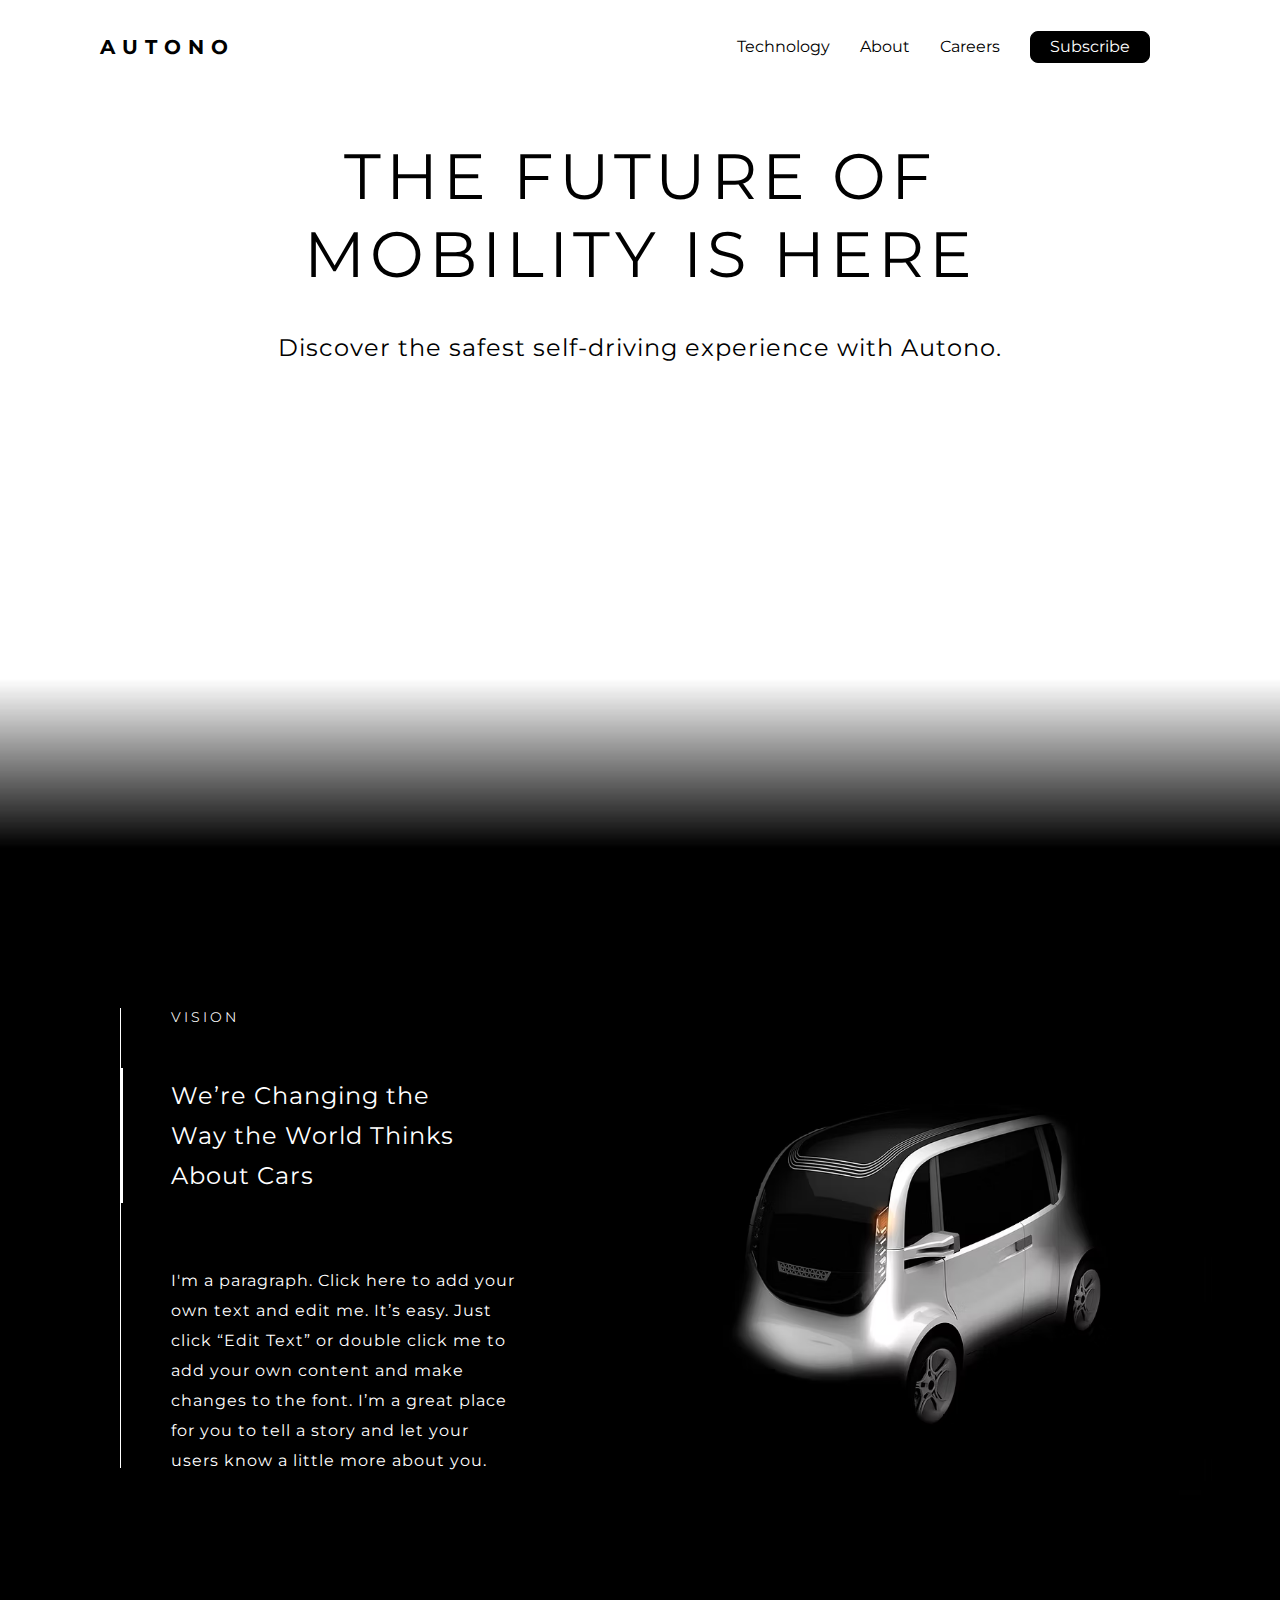
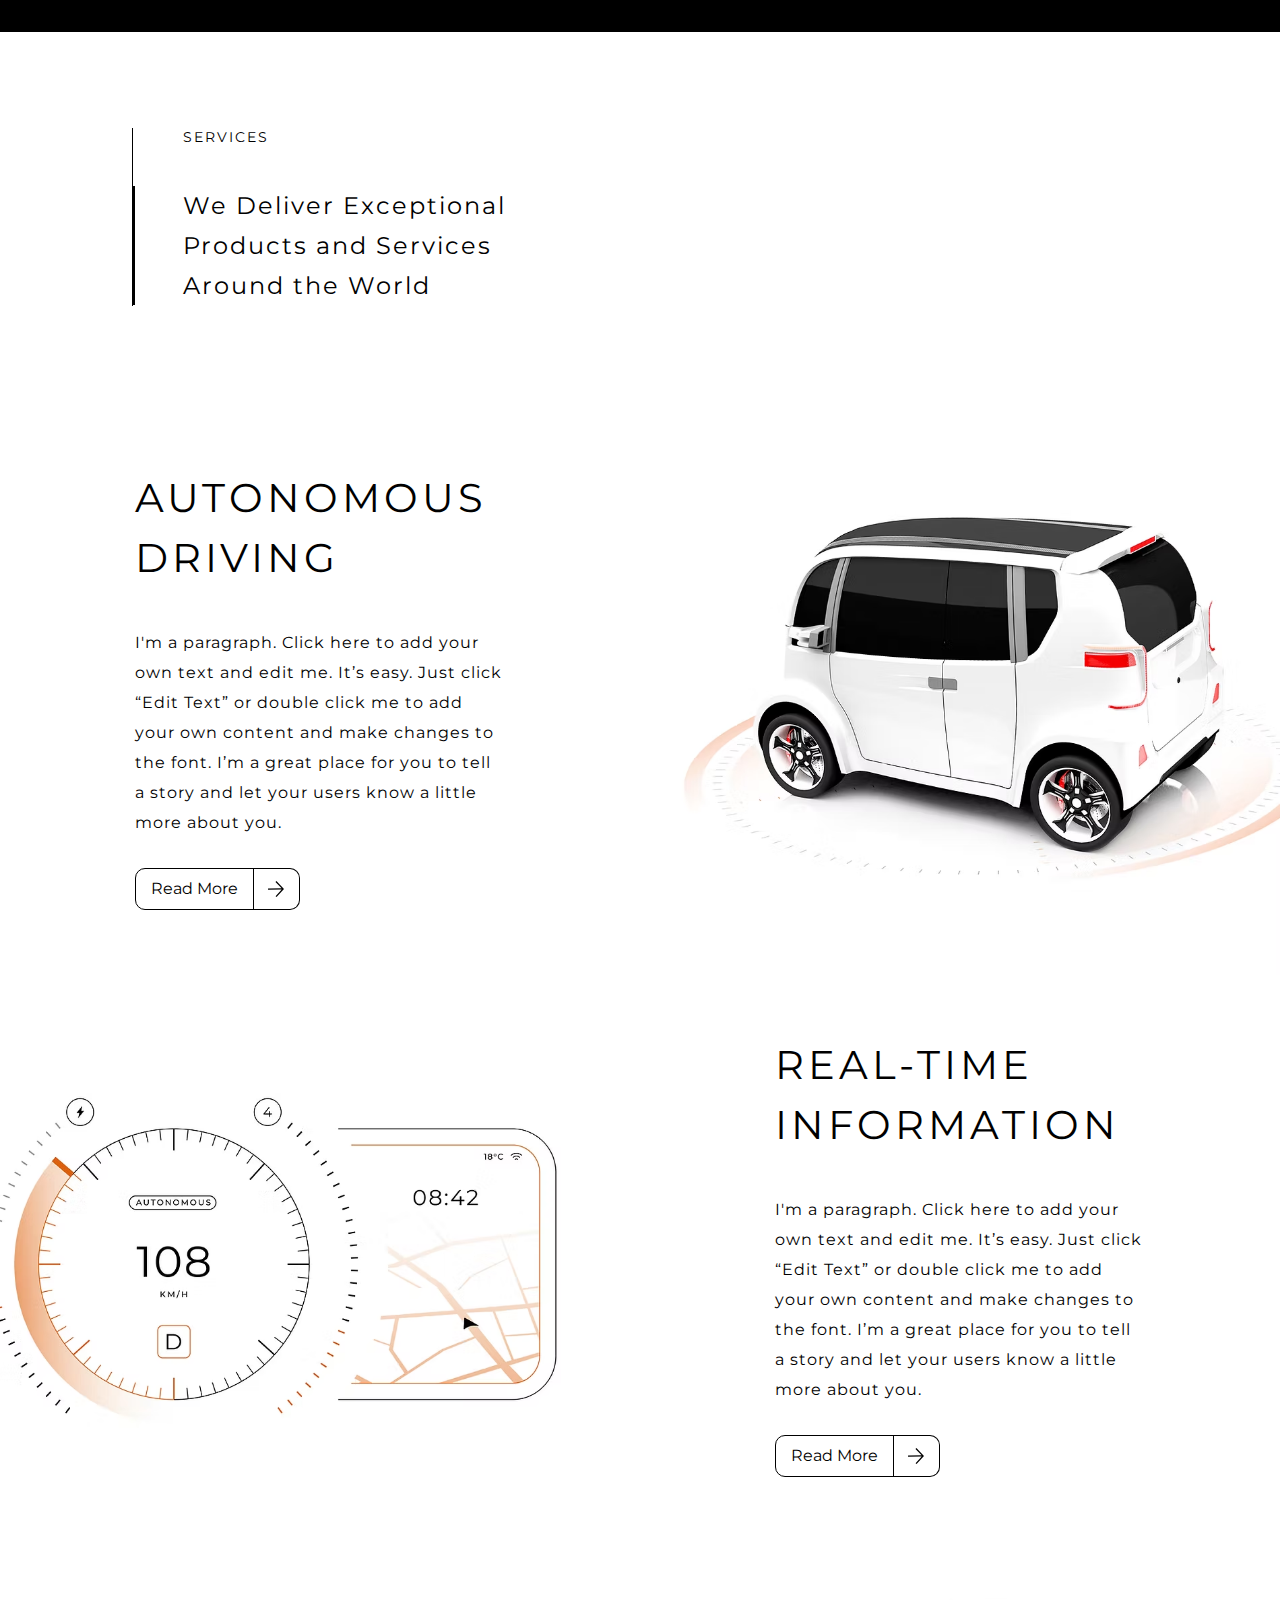
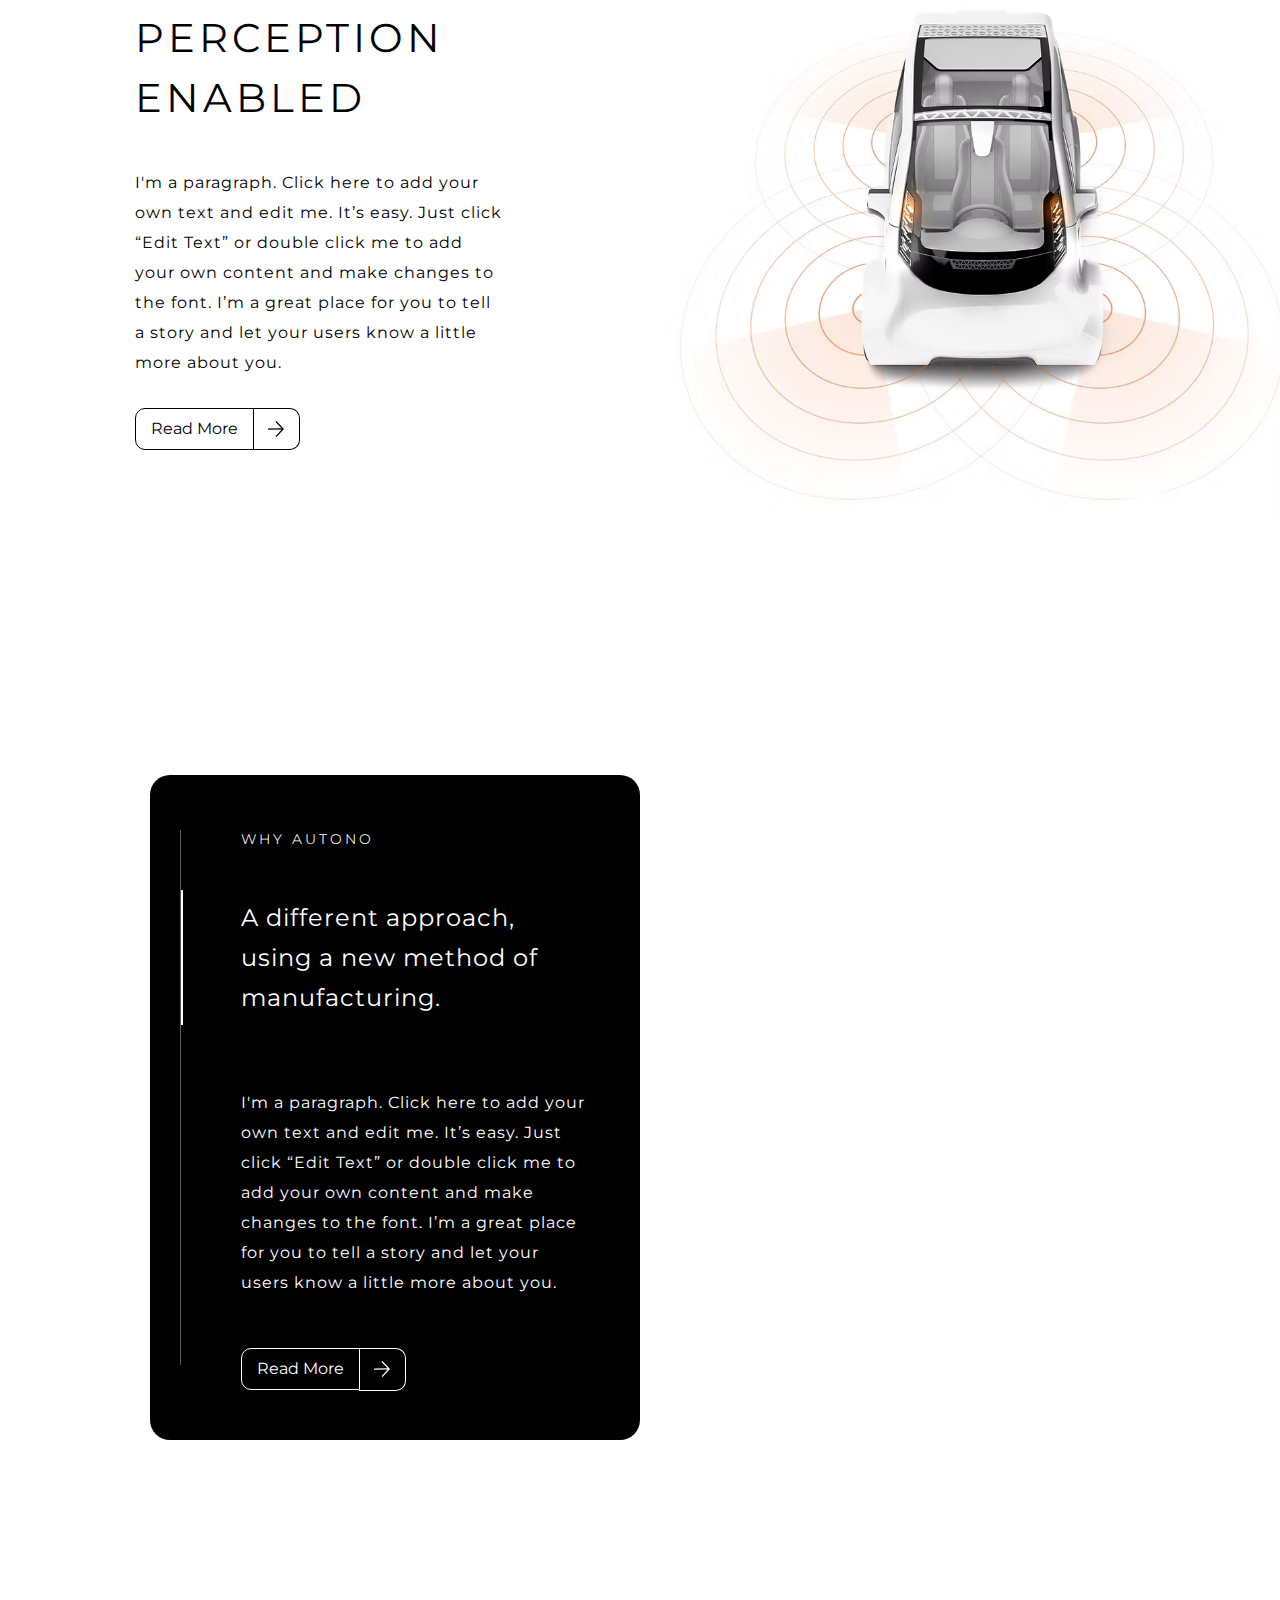
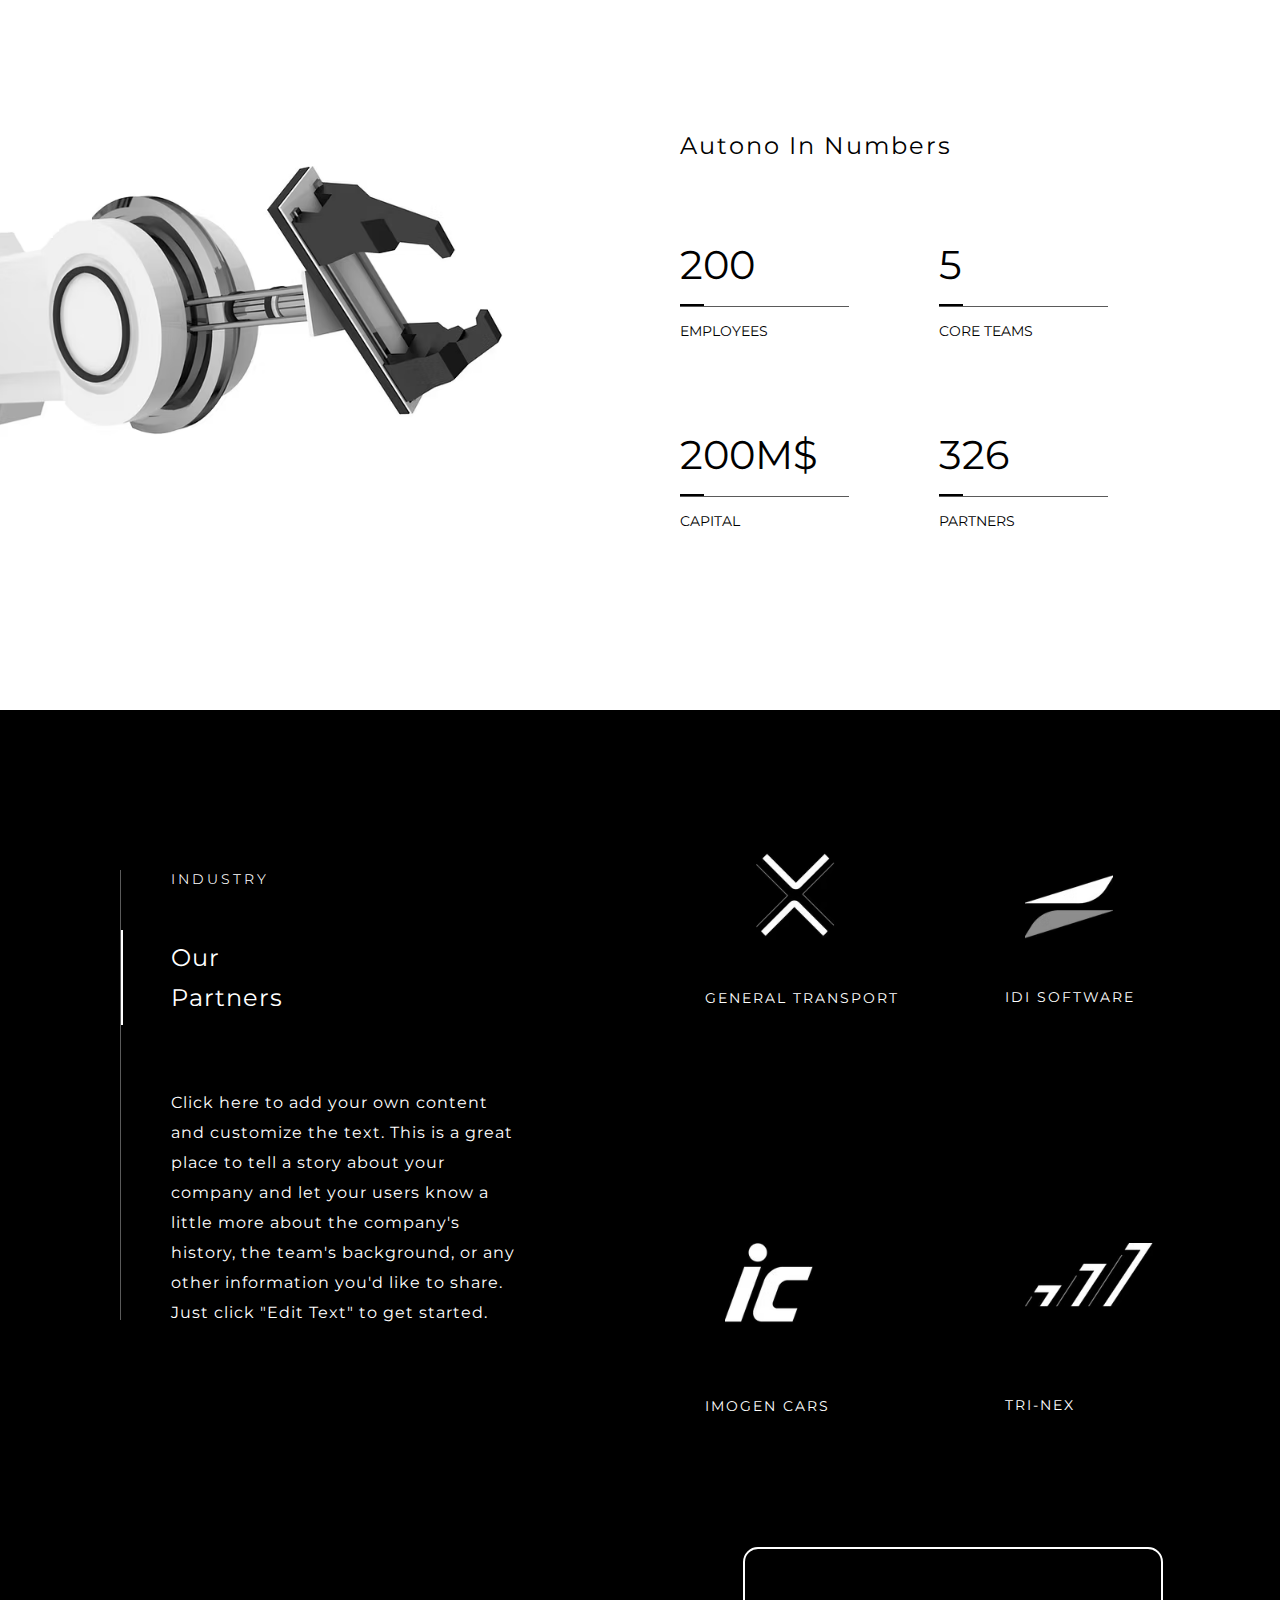
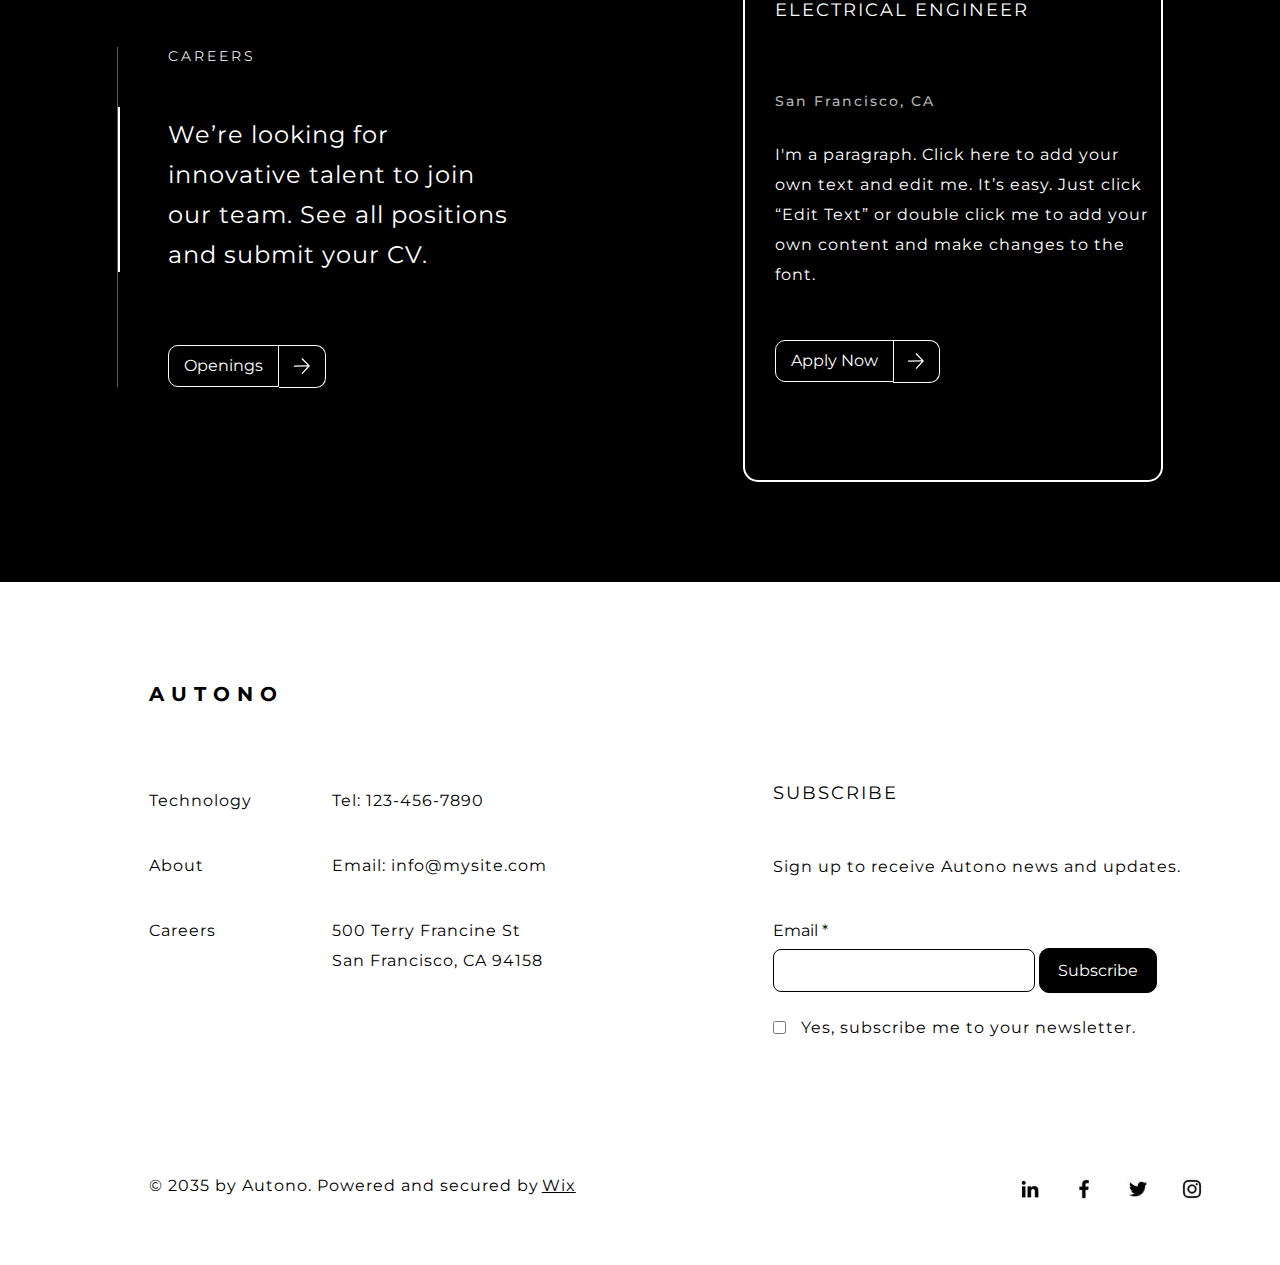
==== commit f6eaf26c: "Final Project" ====
--- a/index.html
+++ b/index.html
@@ -3,7 +3,7 @@
 <head>
     <meta charset="UTF-8">
     <meta name="viewport" content="width=device-width, initial-scale=1.0">
-    <link rel="icon" href="../indexImages/websiteIcon.png">
+    <link rel="icon" href="./indexImages/websiteIcon.png">
     <title>AUTONO</title>
     <link rel="stylesheet" href="https://cdnjs.cloudflare.com/ajax/libs/font-awesome/6.7.2/css/all.min.css" integrity="sha512-Evv84Mr4kqVGRNSgIGL/F/aIDqQb7xQ2vcrdIwxfjThSH8CSR7PBEakCr51Ck+w+/U6swU2Im1vVX0SVk9ABhg==" crossorigin="anonymous" referrerpolicy="no-referrer" />
     <link rel="stylesheet" href="./sameStyles/sameStyles.css">
--- a/style.css
+++ b/style.css
@@ -115,12 +115,13 @@
     color: #000000;
     display: flex;
     align-items: center;
+    justify-content: space-around;
+    padding-right: 50%;
 }
 .section2 article {
     position: relative;
     padding-left: 50px;
     border-left: 1px solid #000000;
-    margin-left: 180px;
 }
 .section2-article h4 {
     font-size: 14px;
@@ -530,7 +531,7 @@
     .section-article {
         margin-left: 0; 
         padding: unset; 
-        padding-top: 100px;
+        padding-top: unset;
         align-self: center;
         padding-left: 90px;
     }
